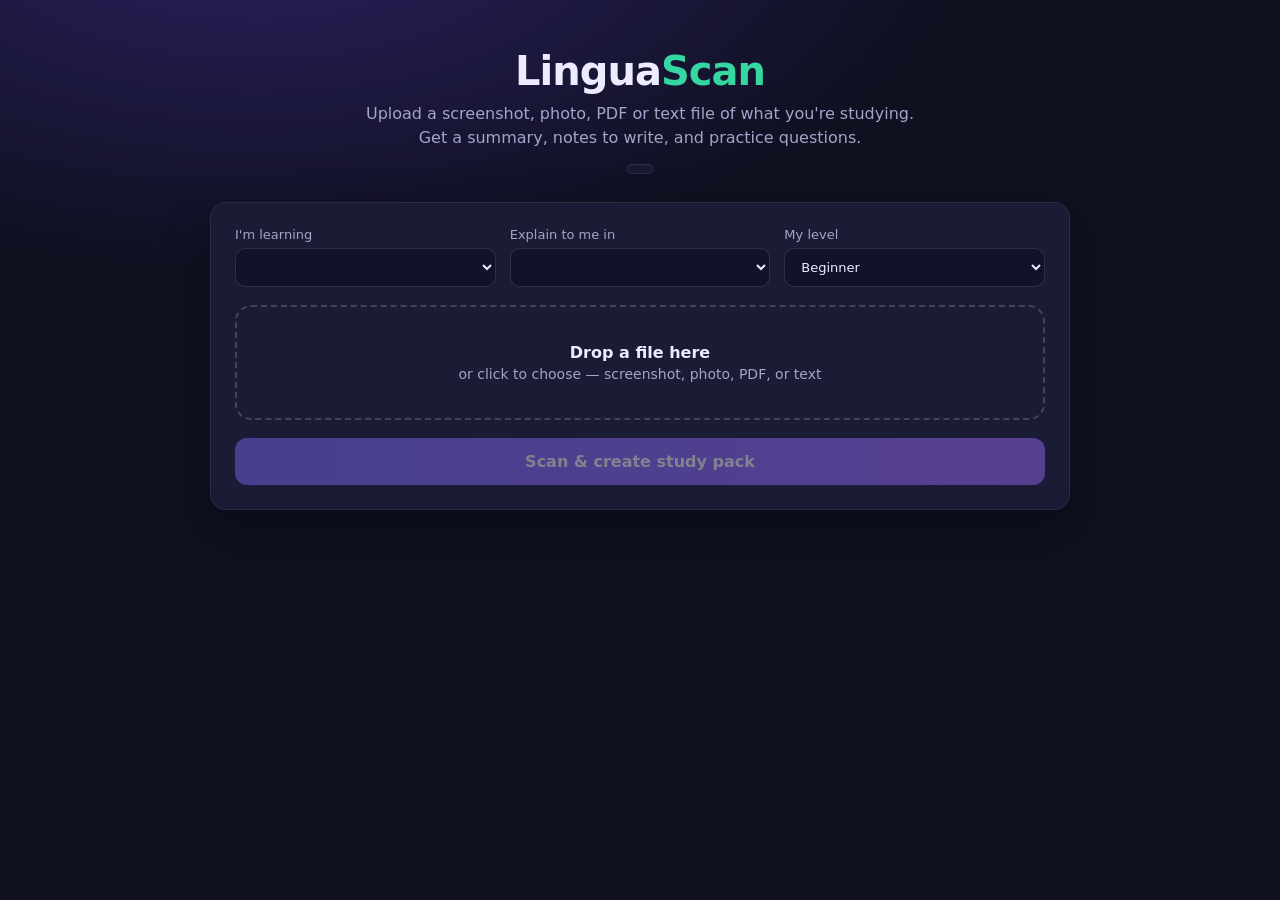
==== static/index.html @ 5e5fbe2c "Add LinguaScan: upload-and-study language learning app Co-Authored-By: Devin AI <158243242+devin-ai-" ====
<!DOCTYPE html>
<html lang="en">
<head>
<meta charset="utf-8" />
<meta name="viewport" content="width=device-width, initial-scale=1" />
<title>LinguaScan — scan, summarise, study</title>
<link rel="stylesheet" href="/static/style.css" />
</head>
<body>
<header>
  <h1>Lingua<span>Scan</span></h1>
  <p>Upload a screenshot, photo, PDF or text file of what you're studying. Get a summary, notes to write, and practice questions.</p>
  <p id="ai-status" class="badge"></p>
</header>

<main>
  <section class="card" id="upload-card">
    <div class="controls">
      <label>I'm learning
        <select id="target-lang"></select>
      </label>
      <label>Explain to me in
        <select id="native-lang"></select>
      </label>
      <label>My level
        <select id="level">
          <option value="beginner">Beginner</option>
          <option value="intermediate">Intermediate</option>
          <option value="advanced">Advanced</option>
        </select>
      </label>
    </div>

    <div id="dropzone" tabindex="0" role="button" aria-label="Upload a file">
      <input type="file" id="file-input" accept="image/*,.pdf,.txt,.md,.csv,.srt,.vtt" hidden />
      <img id="preview" alt="" hidden />
      <div id="dropzone-text">
        <strong>Drop a file here</strong>
        <span>or click to choose — screenshot, photo, PDF, or text</span>
      </div>
    </div>

    <button id="scan-btn" class="primary" disabled>Scan &amp; create study pack</button>
    <p id="status" class="status" hidden></p>
  </section>

  <section id="results" hidden>
    <h2 id="pack-title"></h2>
    <nav class="tabs" id="tabs">
      <button class="tab active" data-tab="summary">Summary</button>
      <button class="tab" data-tab="notes">Notes to write</button>
      <button class="tab" data-tab="vocab">Vocabulary</button>
      <button class="tab" data-tab="quiz">Practice</button>
      <button class="tab" data-tab="source">Scanned text</button>
    </nav>

    <div class="card panel" id="panel-summary"></div>
    <div class="card panel" id="panel-notes" hidden></div>
    <div class="card panel" id="panel-vocab" hidden></div>
    <div class="card panel" id="panel-quiz" hidden></div>
    <div class="card panel" id="panel-source" hidden></div>
  </section>
</main>

<script src="/static/app.js"></script>
</body>
</html>
---- static/style.css ----
:root {
  --bg: #0f1020;
  --card: #1a1b34;
  --card-2: #23244373;
  --text: #ecebff;
  --muted: #a5a3c9;
  --accent: #7c6cff;
  --accent-2: #36d6a0;
  --danger: #ff6b81;
  --radius: 16px;
}

* { box-sizing: border-box; }

body {
  margin: 0;
  padding: 0 20px 80px;
  font-family: "Inter", "Noto Sans JP", system-ui, -apple-system, sans-serif;
  background: radial-gradient(1200px 600px at 20% -10%, #2a2160 0%, var(--bg) 60%);
  color: var(--text);
  min-height: 100vh;
}

header {
  max-width: 860px;
  margin: 0 auto;
  padding: 48px 0 24px;
  text-align: center;
}

header h1 { font-size: 40px; margin: 0 0 8px; letter-spacing: -1px; }
header h1 span { color: var(--accent-2); }
header p { color: var(--muted); margin: 0 auto; max-width: 560px; line-height: 1.5; }

.badge {
  display: inline-block;
  margin-top: 14px;
  padding: 4px 12px;
  border-radius: 999px;
  font-size: 13px;
  background: var(--card-2);
  border: 1px solid #ffffff1a;
}
.badge.warn { color: #ffd166; border-color: #ffd16655; }

main { max-width: 860px; margin: 0 auto; display: grid; gap: 20px; }

.card {
  background: var(--card);
  border: 1px solid #ffffff12;
  border-radius: var(--radius);
  padding: 24px;
  box-shadow: 0 20px 50px #00000040;
}

.controls {
  display: flex;
  flex-wrap: wrap;
  gap: 14px;
  margin-bottom: 18px;
}
.controls label {
  display: grid;
  gap: 6px;
  font-size: 13px;
  color: var(--muted);
  flex: 1 1 180px;
}
select, input[type="text"], textarea {
  background: #12132a;
  color: var(--text);
  border: 1px solid #ffffff1f;
  border-radius: 10px;
  padding: 10px 12px;
  font: inherit;
  width: 100%;
}
select:focus, textarea:focus, input:focus { outline: 2px solid var(--accent); }

#dropzone {
  border: 2px dashed #ffffff2e;
  border-radius: var(--radius);
  padding: 36px 20px;
  text-align: center;
  cursor: pointer;
  transition: border-color .15s, background .15s;
  display: grid;
  gap: 12px;
  justify-items: center;
}
#dropzone:hover, #dropzone.dragging { border-color: var(--accent); background: #ffffff08; }
#dropzone-text { display: grid; gap: 4px; }
#dropzone-text span { color: var(--muted); font-size: 14px; }
#preview { max-height: 240px; max-width: 100%; border-radius: 10px; }

button.primary {
  margin-top: 18px;
  width: 100%;
  padding: 14px;
  font: inherit;
  font-weight: 600;
  color: #fff;
  background: linear-gradient(90deg, var(--accent), #a26bff);
  border: 0;
  border-radius: 12px;
  cursor: pointer;
}
button.primary:disabled { opacity: .45; cursor: not-allowed; }

.status { margin: 14px 0 0; color: var(--muted); font-size: 14px; text-align: center; }
.status.error { color: var(--danger); }

#results h2 { margin: 8px 0 0; font-size: 24px; }

.tabs { display: flex; flex-wrap: wrap; gap: 8px; margin: 16px 0 0; }
.tab {
  background: var(--card-2);
  color: var(--muted);
  border: 1px solid #ffffff12;
  border-radius: 999px;
  padding: 8px 16px;
  font: inherit;
  font-size: 14px;
  cursor: pointer;
}
.tab.active { background: var(--accent); color: #fff; border-color: transparent; }

.panel { margin-top: 14px; line-height: 1.65; }
.panel h3 { margin: 0 0 10px; font-size: 16px; color: var(--accent-2); text-transform: uppercase; letter-spacing: .08em; }
.panel h3:not(:first-child) { margin-top: 26px; }
.panel ul { margin: 0; padding-left: 20px; }
.panel li { margin-bottom: 8px; }

.note-line {
  display: flex;
  gap: 10px;
  align-items: flex-start;
  padding: 10px 12px;
  border-radius: 10px;
  background: #ffffff08;
  margin-bottom: 8px;
}
.note-line span.num { color: var(--accent); font-variant-numeric: tabular-nums; }

table { width: 100%; border-collapse: collapse; font-size: 15px; }
th, td { text-align: left; padding: 10px 8px; border-bottom: 1px solid #ffffff14; vertical-align: top; }
th { color: var(--muted); font-weight: 500; font-size: 13px; text-transform: uppercase; letter-spacing: .05em; }
td.term { font-size: 18px; font-weight: 600; }
td .reading { display: block; color: var(--muted); font-size: 13px; }

.question { padding: 16px 0; border-bottom: 1px solid #ffffff14; }
.question:last-child { border-bottom: 0; }
.question .prompt { font-weight: 600; margin-bottom: 10px; }
.options { display: grid; gap: 8px; }
.option {
  text-align: left;
  padding: 10px 14px;
  border-radius: 10px;
  border: 1px solid #ffffff1f;
  background: #12132a;
  color: var(--text);
  font: inherit;
  cursor: pointer;
}
.option:hover { border-color: var(--accent); }
.option.correct { border-color: var(--accent-2); background: #36d6a01f; }
.option.wrong { border-color: var(--danger); background: #ff6b811f; }
.answer-row { display: flex; gap: 8px; }
.answer-row button {
  padding: 10px 16px; border-radius: 10px; border: 0; font: inherit;
  background: var(--accent); color: #fff; cursor: pointer;
}
.feedback { margin-top: 10px; font-size: 14px; padding: 10px 12px; border-radius: 10px; background: #ffffff08; }
.feedback.good { color: var(--accent-2); }
.feedback.bad { color: #ffd166; }

pre.source { white-space: pre-wrap; word-break: break-word; font-family: "Noto Sans JP", ui-monospace, monospace; margin: 0; }

.spinner {
  width: 18px; height: 18px; border-radius: 50%;
  border: 2px solid #ffffff33; border-top-color: #fff;
  display: inline-block; vertical-align: -3px; margin-right: 8px;
  animation: spin .8s linear infinite;
}
@keyframes spin { to { transform: rotate(360deg); } }
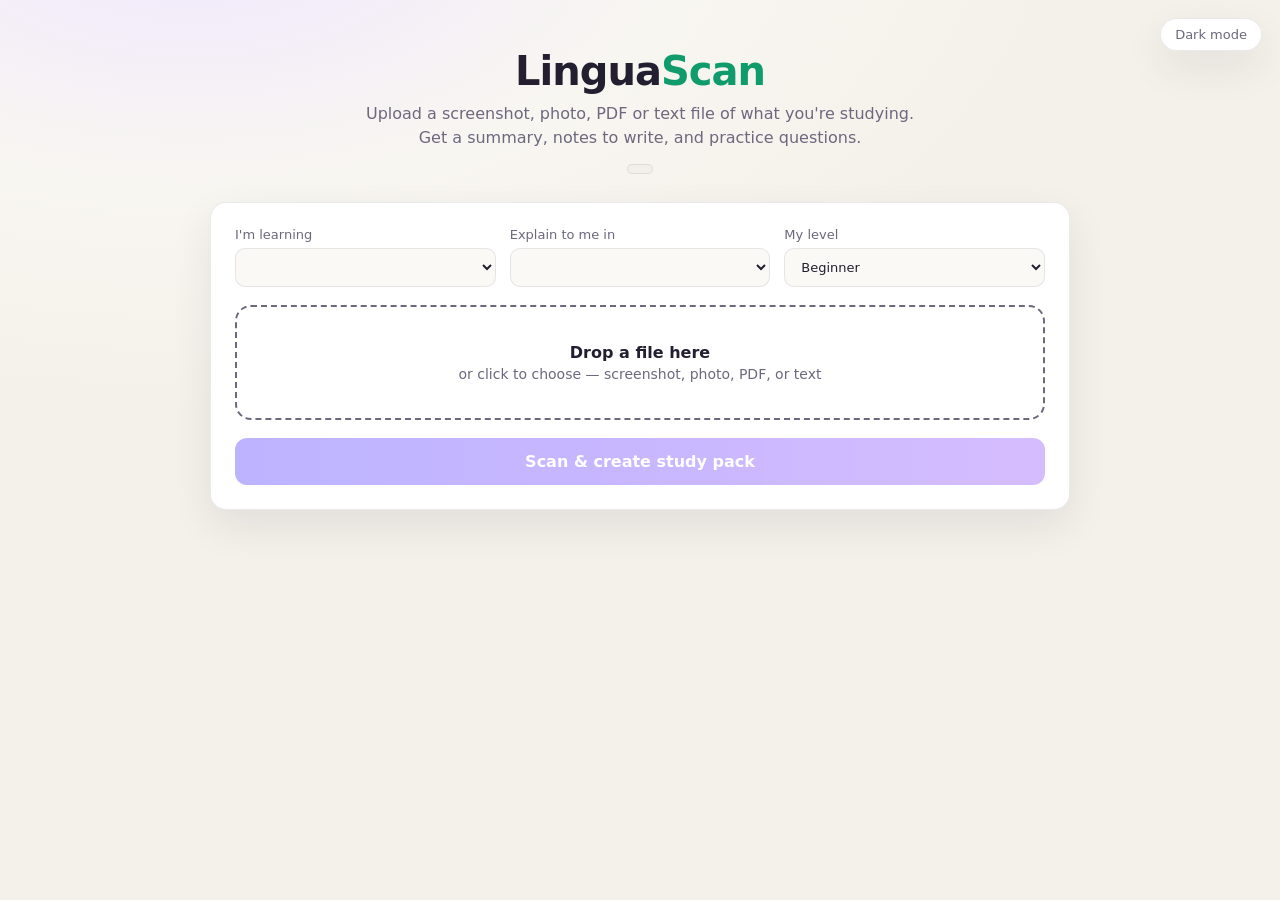
==== commit 28d87721: "Switch to light theme with dark mode toggle Co-Authored-By: Devin AI <158243242+devin-ai-integration" ====
--- a/static/index.html
+++ b/static/index.html
@@ -7,6 +7,7 @@
 <link rel="stylesheet" href="/static/style.css" />
 </head>
 <body>
+<button id="theme-toggle" type="button">Dark mode</button>
 <header>
   <h1>Lingua<span>Scan</span></h1>
   <p>Upload a screenshot, photo, PDF or text file of what you're studying. Get a summary, notes to write, and practice questions.</p>
--- a/static/style.css
+++ b/static/style.css
@@ -1,5 +1,19 @@
 :root {
-  --bg: #0f1020;
+  --card: #ffffff;
+  --card-2: #f1efe9;
+  --text: #241f30;
+  --muted: #6d687e;
+  --accent: #6b57ff;
+  --accent-2: #0f9b6c;
+  --danger: #d6455c;
+  --line: #241f3018;
+  --field: #faf9f6;
+  --shadow: 0 16px 40px #2b234617;
+  --page: radial-gradient(900px 500px at 15% -10%, #efe7ff 0%, #f8f6f1 55%, #f4f1ea 100%);
+  --radius: 16px;
+}
+
+[data-theme="dark"] {
   --card: #1a1b34;
   --card-2: #23244373;
   --text: #ecebff;
@@ -7,7 +21,10 @@
   --accent: #7c6cff;
   --accent-2: #36d6a0;
   --danger: #ff6b81;
-  --radius: 16px;
+  --line: #ffffff14;
+  --field: #12132a;
+  --shadow: 0 20px 50px #00000040;
+  --page: radial-gradient(1200px 600px at 20% -10%, #2a2160 0%, #0f1020 60%);
 }
 
 * { box-sizing: border-box; }
@@ -16,9 +33,25 @@
   margin: 0;
   padding: 0 20px 80px;
   font-family: "Inter", "Noto Sans JP", system-ui, -apple-system, sans-serif;
-  background: radial-gradient(1200px 600px at 20% -10%, #2a2160 0%, var(--bg) 60%);
+  background: var(--page);
+  background-attachment: fixed;
   color: var(--text);
   min-height: 100vh;
+}
+
+#theme-toggle {
+  position: fixed;
+  top: 18px;
+  right: 18px;
+  padding: 8px 14px;
+  border-radius: 999px;
+  border: 1px solid var(--line);
+  background: var(--card);
+  color: var(--muted);
+  font: inherit;
+  font-size: 13px;
+  cursor: pointer;
+  box-shadow: var(--shadow);
 }
 
 header {
@@ -39,18 +72,19 @@
   border-radius: 999px;
   font-size: 13px;
   background: var(--card-2);
-  border: 1px solid #ffffff1a;
-}
-.badge.warn { color: #ffd166; border-color: #ffd16655; }
+  border: 1px solid var(--line);
+}
+.badge.warn { color: #b57c00; border-color: #b57c0055; }
+[data-theme="dark"] .badge.warn { color: #ffd166; border-color: #ffd16655; }
 
 main { max-width: 860px; margin: 0 auto; display: grid; gap: 20px; }
 
 .card {
   background: var(--card);
-  border: 1px solid #ffffff12;
+  border: 1px solid var(--line);
   border-radius: var(--radius);
   padding: 24px;
-  box-shadow: 0 20px 50px #00000040;
+  box-shadow: var(--shadow);
 }
 
 .controls {
@@ -67,9 +101,9 @@
   flex: 1 1 180px;
 }
 select, input[type="text"], textarea {
-  background: #12132a;
+  background: var(--field);
   color: var(--text);
-  border: 1px solid #ffffff1f;
+  border: 1px solid var(--line);
   border-radius: 10px;
   padding: 10px 12px;
   font: inherit;
@@ -78,7 +112,7 @@
 select:focus, textarea:focus, input:focus { outline: 2px solid var(--accent); }
 
 #dropzone {
-  border: 2px dashed #ffffff2e;
+  border: 2px dashed var(--muted);
   border-radius: var(--radius);
   padding: 36px 20px;
   text-align: center;
@@ -88,7 +122,7 @@
   gap: 12px;
   justify-items: center;
 }
-#dropzone:hover, #dropzone.dragging { border-color: var(--accent); background: #ffffff08; }
+#dropzone:hover, #dropzone.dragging { border-color: var(--accent); background: var(--card-2); }
 #dropzone-text { display: grid; gap: 4px; }
 #dropzone-text span { color: var(--muted); font-size: 14px; }
 #preview { max-height: 240px; max-width: 100%; border-radius: 10px; }
@@ -116,7 +150,7 @@
 .tab {
   background: var(--card-2);
   color: var(--muted);
-  border: 1px solid #ffffff12;
+  border: 1px solid var(--line);
   border-radius: 999px;
   padding: 8px 16px;
   font: inherit;
@@ -137,18 +171,18 @@
   align-items: flex-start;
   padding: 10px 12px;
   border-radius: 10px;
-  background: #ffffff08;
+  background: var(--card-2);
   margin-bottom: 8px;
 }
 .note-line span.num { color: var(--accent); font-variant-numeric: tabular-nums; }
 
 table { width: 100%; border-collapse: collapse; font-size: 15px; }
-th, td { text-align: left; padding: 10px 8px; border-bottom: 1px solid #ffffff14; vertical-align: top; }
+th, td { text-align: left; padding: 10px 8px; border-bottom: 1px solid var(--line); vertical-align: top; }
 th { color: var(--muted); font-weight: 500; font-size: 13px; text-transform: uppercase; letter-spacing: .05em; }
 td.term { font-size: 18px; font-weight: 600; }
 td .reading { display: block; color: var(--muted); font-size: 13px; }
 
-.question { padding: 16px 0; border-bottom: 1px solid #ffffff14; }
+.question { padding: 16px 0; border-bottom: 1px solid var(--line); }
 .question:last-child { border-bottom: 0; }
 .question .prompt { font-weight: 600; margin-bottom: 10px; }
 .options { display: grid; gap: 8px; }
@@ -156,29 +190,30 @@
   text-align: left;
   padding: 10px 14px;
   border-radius: 10px;
-  border: 1px solid #ffffff1f;
-  background: #12132a;
+  border: 1px solid var(--line);
+  background: var(--field);
   color: var(--text);
   font: inherit;
   cursor: pointer;
 }
 .option:hover { border-color: var(--accent); }
-.option.correct { border-color: var(--accent-2); background: #36d6a01f; }
-.option.wrong { border-color: var(--danger); background: #ff6b811f; }
+.option.correct { border-color: var(--accent-2); background: #0f9b6c1f; }
+.option.wrong { border-color: var(--danger); background: #d6455c1f; }
 .answer-row { display: flex; gap: 8px; }
 .answer-row button {
   padding: 10px 16px; border-radius: 10px; border: 0; font: inherit;
   background: var(--accent); color: #fff; cursor: pointer;
 }
-.feedback { margin-top: 10px; font-size: 14px; padding: 10px 12px; border-radius: 10px; background: #ffffff08; }
+.feedback { margin-top: 10px; font-size: 14px; padding: 10px 12px; border-radius: 10px; background: var(--card-2); }
 .feedback.good { color: var(--accent-2); }
-.feedback.bad { color: #ffd166; }
+.feedback.bad { color: #b45309; }
+[data-theme="dark"] .feedback.bad { color: #ffd166; }
 
 pre.source { white-space: pre-wrap; word-break: break-word; font-family: "Noto Sans JP", ui-monospace, monospace; margin: 0; }
 
 .spinner {
   width: 18px; height: 18px; border-radius: 50%;
-  border: 2px solid #ffffff33; border-top-color: #fff;
+  border: 2px solid var(--line); border-top-color: var(--accent);
   display: inline-block; vertical-align: -3px; margin-right: 8px;
   animation: spin .8s linear infinite;
 }
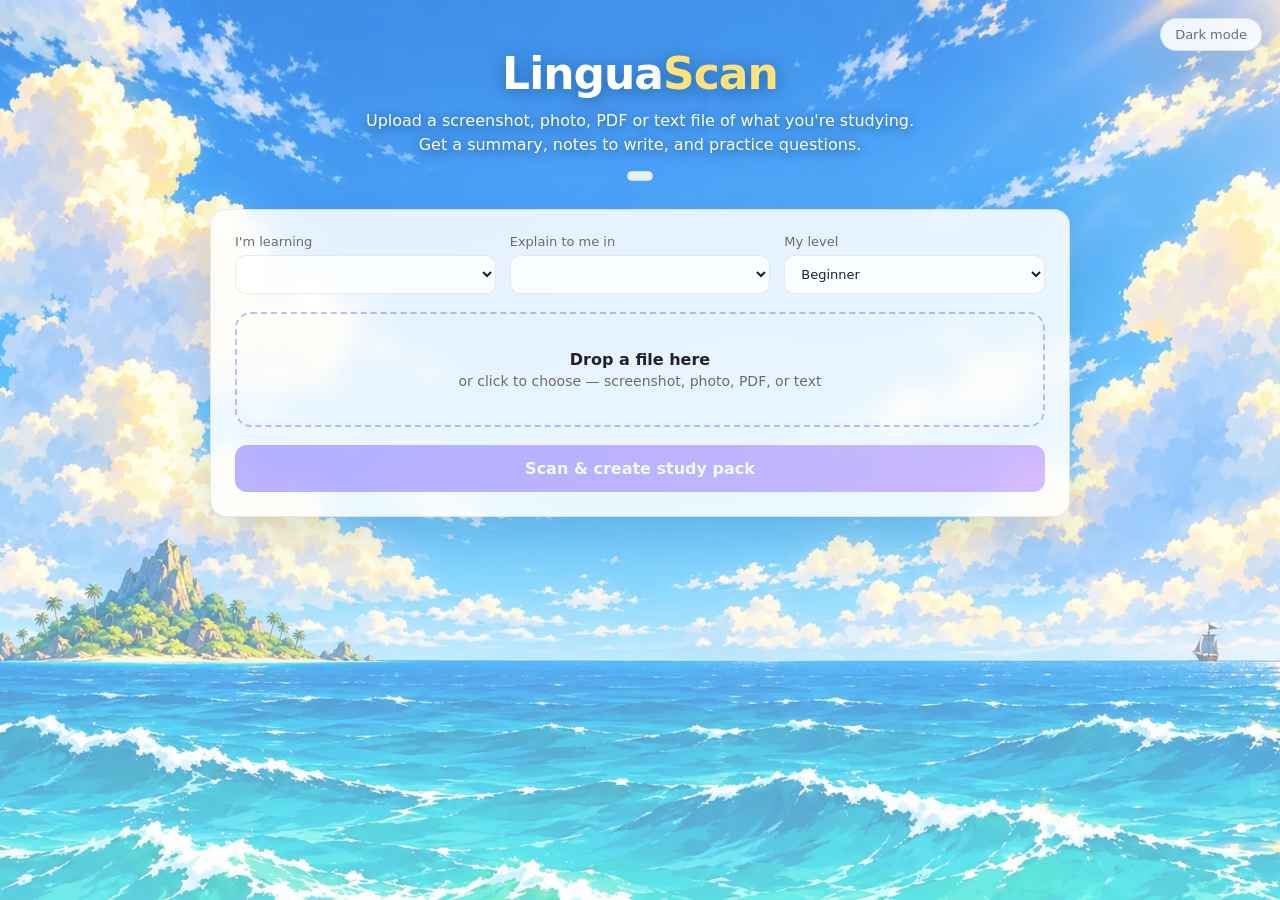
==== commit a1213dd6: "Add anime ocean background and character mascots Co-Authored-By: Devin AI <158243242+devin-ai-integr" ====
--- a/static/index.html
+++ b/static/index.html
@@ -8,6 +8,8 @@
 </head>
 <body>
 <button id="theme-toggle" type="button">Dark mode</button>
+<img class="mascot left" src="/static/char-left.webp" alt="" aria-hidden="true" />
+<img class="mascot right" src="/static/char-right.webp" alt="" aria-hidden="true" />
 <header>
   <h1>Lingua<span>Scan</span></h1>
   <p>Upload a screenshot, photo, PDF or text file of what you're studying. Get a summary, notes to write, and practice questions.</p>
--- a/static/style.css
+++ b/static/style.css
@@ -1,15 +1,16 @@
 :root {
-  --card: #ffffff;
-  --card-2: #f1efe9;
+  --card: #ffffffdb;
+  --card-2: #ffffff8f;
   --text: #241f30;
   --muted: #6d687e;
   --accent: #6b57ff;
   --accent-2: #0f9b6c;
   --danger: #d6455c;
   --line: #241f3018;
-  --field: #faf9f6;
-  --shadow: 0 16px 40px #2b234617;
-  --page: radial-gradient(900px 500px at 15% -10%, #efe7ff 0%, #f8f6f1 55%, #f4f1ea 100%);
+  --field: #ffffffcc;
+  --shadow: 0 18px 44px #0b3b6b26;
+  --page: linear-gradient(#ffffff3d, #ffffff5c), url("/static/bg-ocean.webp") center / cover no-repeat fixed;
+  --blur: blur(10px);
   --radius: 16px;
 }
 
@@ -24,7 +25,8 @@
   --line: #ffffff14;
   --field: #12132a;
   --shadow: 0 20px 50px #00000040;
-  --page: radial-gradient(1200px 600px at 20% -10%, #2a2160 0%, #0f1020 60%);
+  --page: linear-gradient(#0b1030d6, #0b1030e8), url("/static/bg-ocean.webp") center / cover no-repeat fixed;
+  --blur: blur(10px);
 }
 
 * { box-sizing: border-box; }
@@ -34,7 +36,6 @@
   padding: 0 20px 80px;
   font-family: "Inter", "Noto Sans JP", system-ui, -apple-system, sans-serif;
   background: var(--page);
-  background-attachment: fixed;
   color: var(--text);
   min-height: 100vh;
 }
@@ -52,6 +53,34 @@
   font-size: 13px;
   cursor: pointer;
   box-shadow: var(--shadow);
+  backdrop-filter: var(--blur);
+}
+
+.mascot {
+  position: fixed;
+  bottom: 0;
+  height: min(46vh, 420px);
+  pointer-events: none;
+  user-select: none;
+  filter: drop-shadow(0 10px 24px #0b3b6b4d);
+  animation: float 6s ease-in-out infinite;
+  z-index: 1;
+}
+.mascot.left { left: 8px; }
+.mascot.right { right: 8px; animation-delay: -3s; }
+[data-theme="dark"] .mascot { opacity: .85; }
+
+@keyframes float {
+  0%, 100% { transform: translateY(0); }
+  50% { transform: translateY(-12px); }
+}
+
+@media (prefers-reduced-motion: reduce) {
+  .mascot { animation: none; }
+}
+
+@media (max-width: 1280px) {
+  .mascot { display: none; }
 }
 
 header {
@@ -61,9 +90,21 @@
   text-align: center;
 }
 
-header h1 { font-size: 40px; margin: 0 0 8px; letter-spacing: -1px; }
-header h1 span { color: var(--accent-2); }
-header p { color: var(--muted); margin: 0 auto; max-width: 560px; line-height: 1.5; }
+header h1 {
+  font-size: 44px;
+  margin: 0 0 10px;
+  letter-spacing: -1px;
+  color: #fff;
+  text-shadow: 0 3px 18px #0b3b6b8c;
+}
+header h1 span { color: #ffe27a; }
+header p {
+  color: #ffffff;
+  margin: 0 auto;
+  max-width: 560px;
+  line-height: 1.5;
+  text-shadow: 0 2px 10px #0b3b6bb3;
+}
 
 .badge {
   display: inline-block;
@@ -71,13 +112,15 @@
   padding: 4px 12px;
   border-radius: 999px;
   font-size: 13px;
-  background: var(--card-2);
-  border: 1px solid var(--line);
+  background: var(--card);
+  border: 1px solid var(--line);
+  backdrop-filter: var(--blur);
 }
 .badge.warn { color: #b57c00; border-color: #b57c0055; }
 [data-theme="dark"] .badge.warn { color: #ffd166; border-color: #ffd16655; }
 
-main { max-width: 860px; margin: 0 auto; display: grid; gap: 20px; }
+main { max-width: 860px; margin: 0 auto; display: grid; gap: 20px; position: relative; z-index: 2; }
+header { position: relative; z-index: 2; }
 
 .card {
   background: var(--card);
@@ -85,6 +128,7 @@
   border-radius: var(--radius);
   padding: 24px;
   box-shadow: var(--shadow);
+  backdrop-filter: var(--blur);
 }
 
 .controls {
@@ -112,7 +156,7 @@
 select:focus, textarea:focus, input:focus { outline: 2px solid var(--accent); }
 
 #dropzone {
-  border: 2px dashed var(--muted);
+  border: 2px dashed #6b57ff66;
   border-radius: var(--radius);
   padding: 36px 20px;
   text-align: center;
@@ -144,7 +188,7 @@
 .status { margin: 14px 0 0; color: var(--muted); font-size: 14px; text-align: center; }
 .status.error { color: var(--danger); }
 
-#results h2 { margin: 8px 0 0; font-size: 24px; }
+#results h2 { margin: 8px 0 0; font-size: 24px; color: #fff; text-shadow: 0 2px 12px #0b3b6b99; }
 
 .tabs { display: flex; flex-wrap: wrap; gap: 8px; margin: 16px 0 0; }
 .tab {
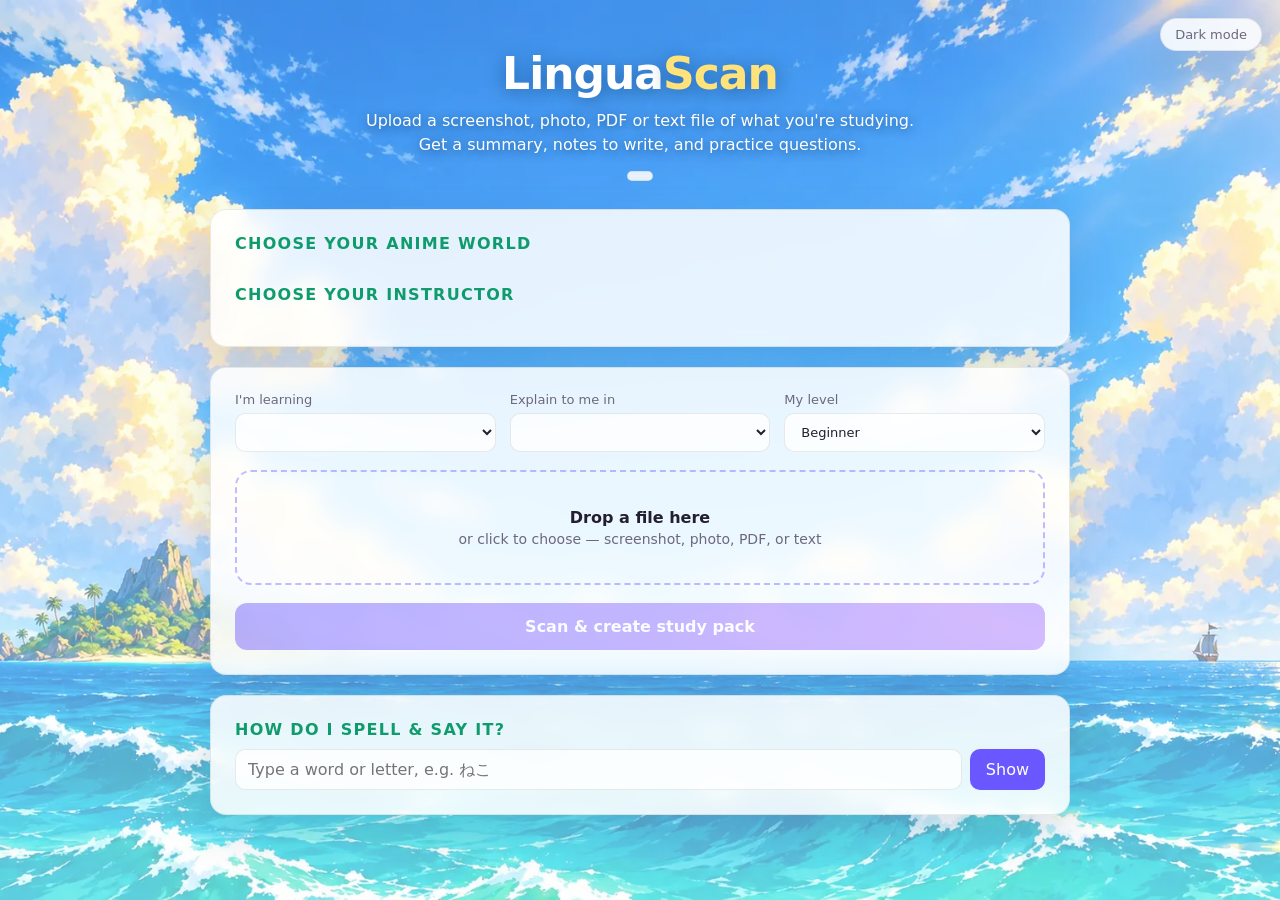
==== commit dbc9c719: "Add anime world/instructor picker and spelling & pronunciation help Co-Authored-By: Devin AI <158243" ====
--- a/static/index.html
+++ b/static/index.html
@@ -8,8 +8,11 @@
 </head>
 <body>
 <button id="theme-toggle" type="button">Dark mode</button>
-<img class="mascot left" src="/static/char-left.webp" alt="" aria-hidden="true" />
-<img class="mascot right" src="/static/char-right.webp" alt="" aria-hidden="true" />
+<img class="mascot left" id="mascot-left" src="" alt="" aria-hidden="true" hidden />
+<div class="mascot right" id="instructor" hidden>
+  <div class="bubble" id="instructor-bubble"></div>
+  <img id="instructor-img" src="" alt="" />
+</div>
 <header>
   <h1>Lingua<span>Scan</span></h1>
   <p>Upload a screenshot, photo, PDF or text file of what you're studying. Get a summary, notes to write, and practice questions.</p>
@@ -17,6 +20,13 @@
 </header>
 
 <main>
+  <section class="card" id="world-card">
+    <h3>Choose your anime world</h3>
+    <div class="picker" id="theme-picker"></div>
+    <h3>Choose your instructor</h3>
+    <div class="picker chars" id="char-picker"></div>
+  </section>
+
   <section class="card" id="upload-card">
     <div class="controls">
       <label>I'm learning
@@ -54,6 +64,7 @@
       <button class="tab" data-tab="notes">Notes to write</button>
       <button class="tab" data-tab="vocab">Vocabulary</button>
       <button class="tab" data-tab="quiz">Practice</button>
+      <button class="tab" data-tab="spell">Spelling</button>
       <button class="tab" data-tab="source">Scanned text</button>
     </nav>
 
@@ -61,7 +72,16 @@
     <div class="card panel" id="panel-notes" hidden></div>
     <div class="card panel" id="panel-vocab" hidden></div>
     <div class="card panel" id="panel-quiz" hidden></div>
+    <div class="card panel" id="panel-spell" hidden></div>
     <div class="card panel" id="panel-source" hidden></div>
+  </section>
+  <section class="card" id="spell-card">
+    <h3>How do I spell &amp; say it?</h3>
+    <div class="answer-row">
+      <input type="text" id="spell-input" placeholder="Type a word or letter, e.g. ねこ" />
+      <button id="spell-btn">Show</button>
+    </div>
+    <div id="spell-out"></div>
   </section>
 </main>
 
--- a/static/style.css
+++ b/static/style.css
@@ -9,7 +9,8 @@
   --line: #241f3018;
   --field: #ffffffcc;
   --shadow: 0 18px 44px #0b3b6b26;
-  --page: linear-gradient(#ffffff3d, #ffffff5c), url("/static/bg-ocean.webp") center / cover no-repeat fixed;
+  --bg-image: url("/static/bg-ocean.webp");
+  --page: linear-gradient(#ffffff3d, #ffffff5c), var(--bg-image) center / cover no-repeat fixed;
   --blur: blur(10px);
   --radius: 16px;
 }
@@ -25,7 +26,7 @@
   --line: #ffffff14;
   --field: #12132a;
   --shadow: 0 20px 50px #00000040;
-  --page: linear-gradient(#0b1030d6, #0b1030e8), url("/static/bg-ocean.webp") center / cover no-repeat fixed;
+  --page: linear-gradient(#0b1030d6, #0b1030e8), var(--bg-image) center / cover no-repeat fixed;
   --blur: blur(10px);
 }
 
@@ -59,16 +60,50 @@
 .mascot {
   position: fixed;
   bottom: 0;
-  height: min(46vh, 420px);
-  pointer-events: none;
   user-select: none;
   filter: drop-shadow(0 10px 24px #0b3b6b4d);
   animation: float 6s ease-in-out infinite;
   z-index: 1;
 }
-.mascot.left { left: 8px; }
-.mascot.right { right: 8px; animation-delay: -3s; }
+.mascot img, img.mascot { height: min(46vh, 420px); display: block; pointer-events: none; }
+img.mascot.left { left: 8px; opacity: .92; }
+.mascot.right { right: 8px; animation-delay: -3s; display: grid; justify-items: end; gap: 8px; }
 [data-theme="dark"] .mascot { opacity: .85; }
+
+.bubble {
+  max-width: 220px;
+  padding: 10px 14px;
+  border-radius: 14px;
+  background: var(--card);
+  border: 1px solid var(--line);
+  box-shadow: var(--shadow);
+  backdrop-filter: var(--blur);
+  font-size: 13px;
+  line-height: 1.45;
+}
+.bubble:empty { display: none; }
+
+.picker { display: flex; flex-wrap: wrap; gap: 10px; margin-bottom: 8px; }
+.pick {
+  display: grid;
+  gap: 6px;
+  justify-items: center;
+  padding: 6px;
+  border-radius: 12px;
+  border: 2px solid transparent;
+  background: var(--card-2);
+  color: var(--text);
+  font: inherit;
+  font-size: 13px;
+  cursor: pointer;
+}
+.pick img { width: 84px; height: 62px; object-fit: cover; border-radius: 8px; }
+.pick.wide img { width: 132px; }
+.picker.chars .pick img { object-position: top; background: #ffffff33; }
+.pick span { display: grid; }
+.pick small { color: var(--muted); }
+.pick:hover { border-color: var(--line); }
+.pick.on { border-color: var(--accent); background: var(--card); }
 
 @keyframes float {
   0%, 100% { transform: translateY(0); }
@@ -82,6 +117,37 @@
 @media (max-width: 1280px) {
   .mascot { display: none; }
 }
+
+.say {
+  margin-left: 8px;
+  border: 1px solid var(--line);
+  background: var(--field);
+  border-radius: 8px;
+  padding: 2px 8px;
+  cursor: pointer;
+  font-size: 13px;
+}
+.say:hover { border-color: var(--accent); }
+
+.spell-word { padding: 14px 0; border-bottom: 1px solid var(--line); }
+.spell-word:last-child { border-bottom: 0; }
+.spell-head { display: flex; align-items: center; gap: 4px; font-size: 20px; }
+.letters { display: flex; flex-wrap: wrap; gap: 8px; margin: 10px 0; }
+.letter {
+  display: grid;
+  justify-items: center;
+  gap: 2px;
+  min-width: 58px;
+  padding: 8px 10px;
+  border-radius: 10px;
+  background: var(--card-2);
+  border: 1px solid var(--line);
+}
+.letter b { font-size: 26px; font-family: "Noto Sans JP", serif; }
+.letter small { color: var(--muted); font-size: 12px; text-align: center; }
+.letter.kanji { border-color: #6b57ff55; }
+.romaji { margin: 6px 0 2px; font-weight: 600; }
+.tip { color: var(--muted); font-size: 13px; margin: 4px 0 0; }
 
 header {
   max-width: 860px;
@@ -204,6 +270,8 @@
 .tab.active { background: var(--accent); color: #fff; border-color: transparent; }
 
 .panel { margin-top: 14px; line-height: 1.65; }
+.card > h3 { margin: 0 0 10px; font-size: 16px; color: var(--accent-2); text-transform: uppercase; letter-spacing: .08em; }
+.card > h3:not(:first-child) { margin-top: 22px; }
 .panel h3 { margin: 0 0 10px; font-size: 16px; color: var(--accent-2); text-transform: uppercase; letter-spacing: .08em; }
 .panel h3:not(:first-child) { margin-top: 26px; }
 .panel ul { margin: 0; padding-left: 20px; }
